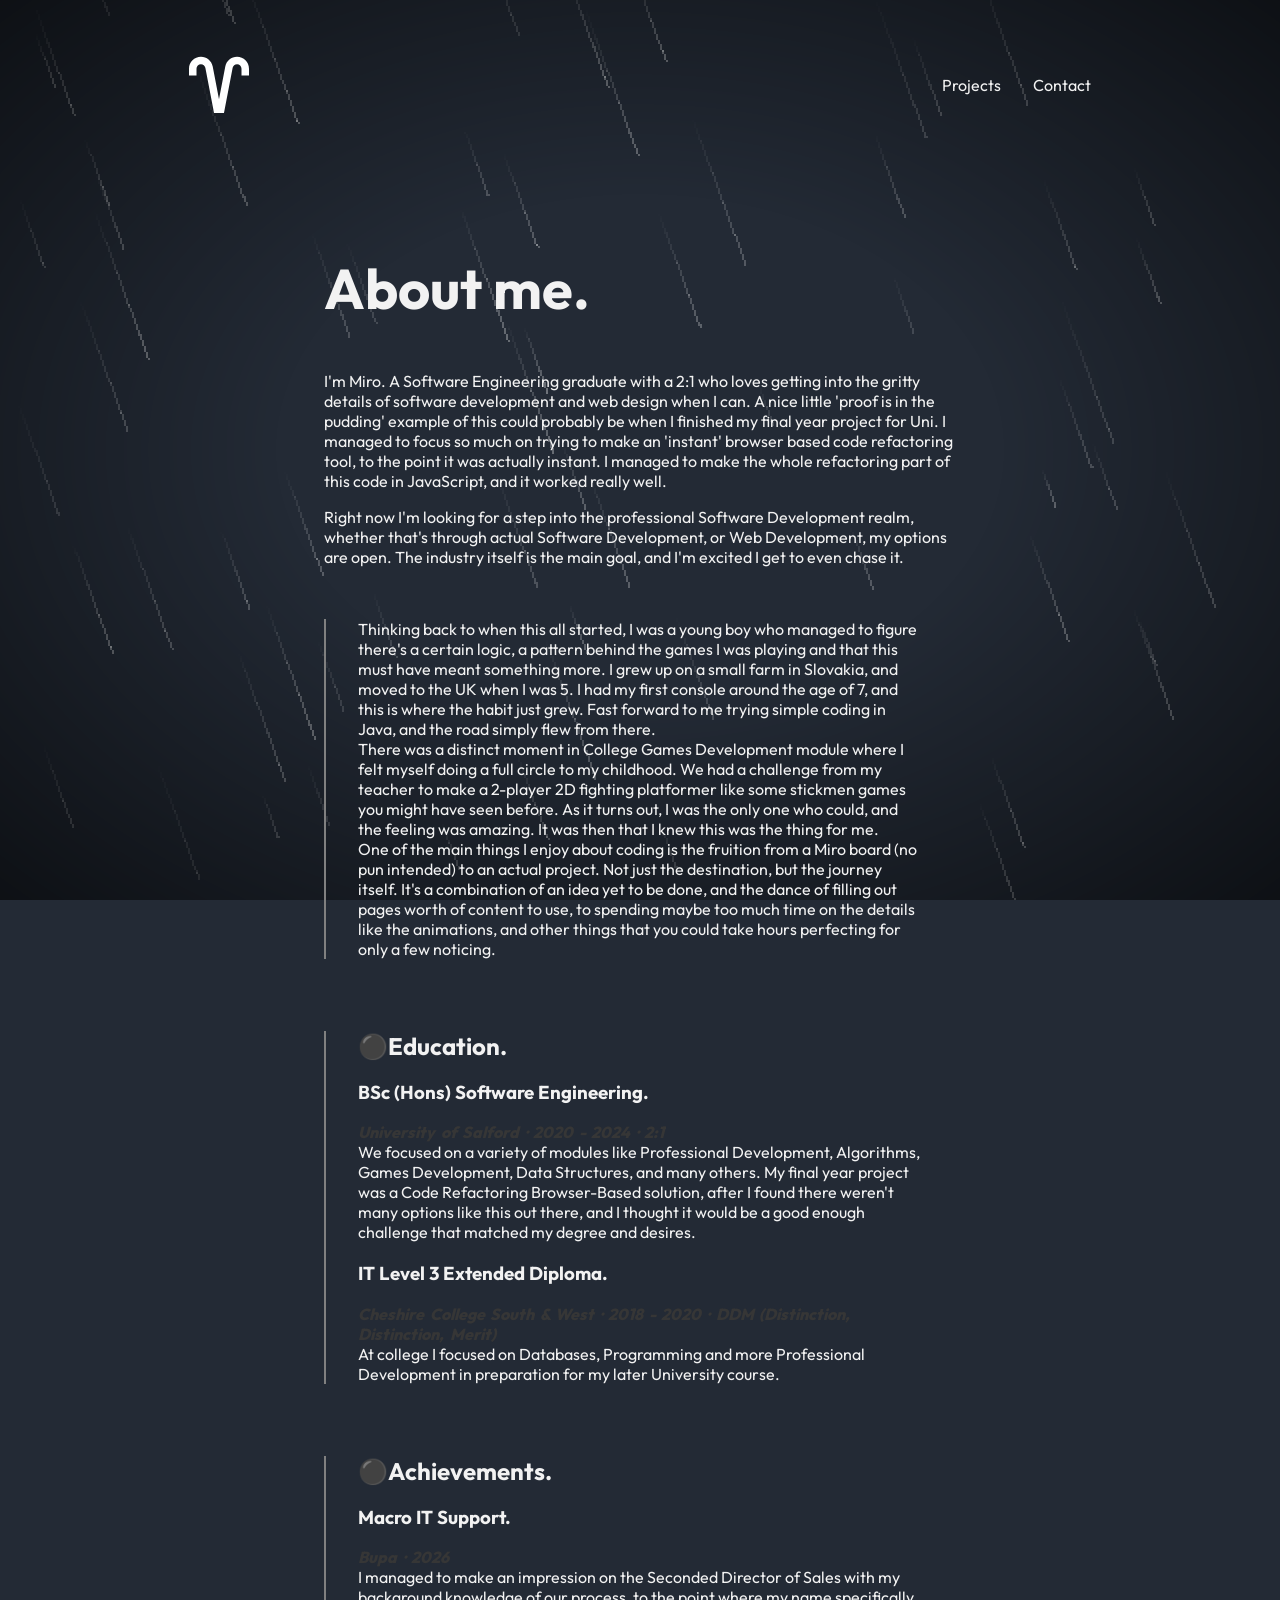
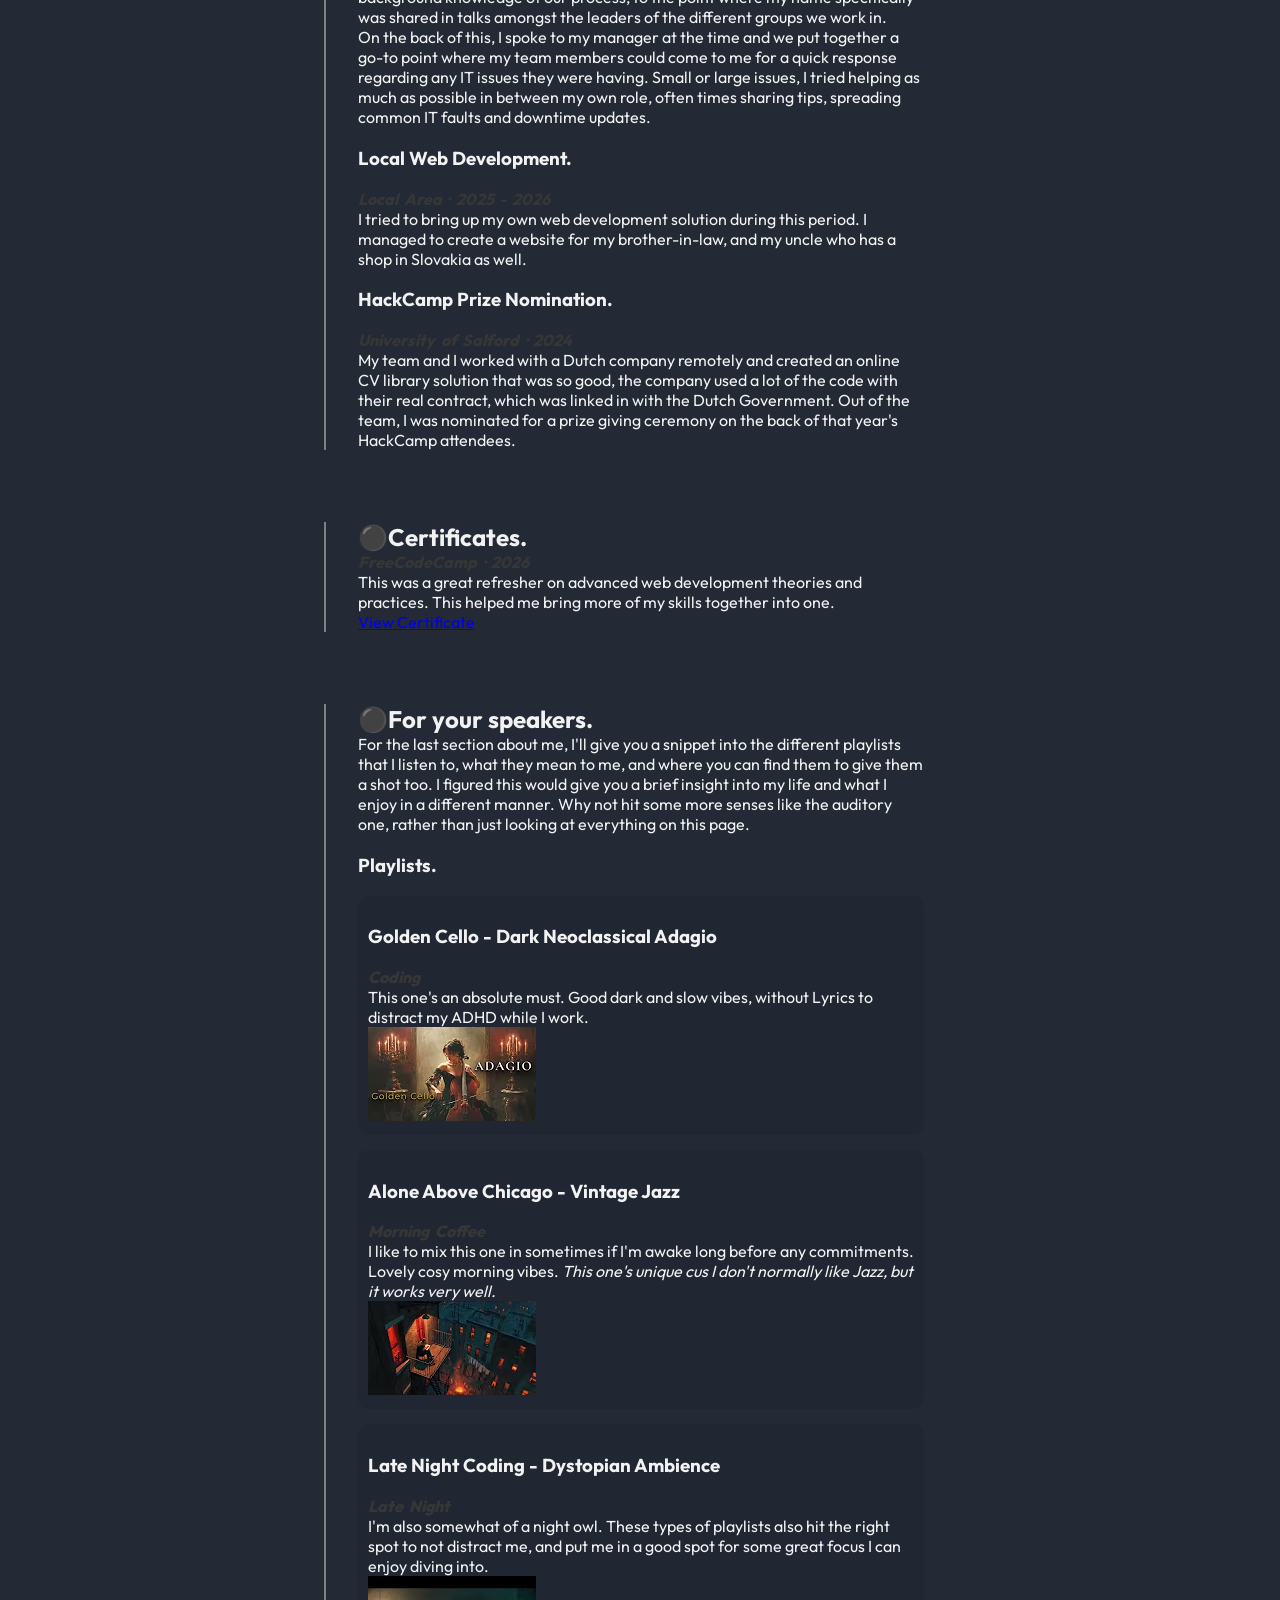
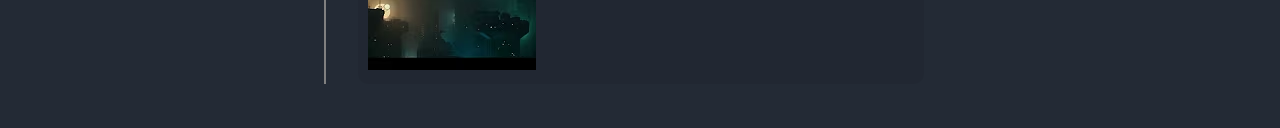
==== about.html @ e135613b "First upload for new Portfolio page revamped Portfolio page to better show my potential. Better visu" ====
<!DOCTYPE html>
<html lang="en">
<head>
    <meta charset="UTF-8">
    <meta name="viewport" content="width=device-width, initial-scale=1.0">
    <meta name="description" content="Portfolio of Miroslav Hajas III, Software Engineer">
    <title>Miro III | Portfolio</title>

    <link rel="preconnect" href="https://fonts.googleapis.com">
    <link rel="preconnect" href="https://fonts.gstatic.com" crossorigin>
    <link href="https://fonts.googleapis.com/css2?family=Outfit:wght@100..900&display=swap" rel="stylesheet">

    <link rel="stylesheet" href="style.css">
</head>

<body>
    <div class="cursor-circle"></div>
    
    <main>
        <header>
            <nav>
                <div class="logo">
                    <!-- icon will go here to be used as the homepage button -->
                     <a href="index.html">
                        <img id="logo" src="images/aries.svg" alt="Miro III, back to homepage">
                     </a>
                </div>
                <ul>
                    <li><a href="about.html">About</a></li>
                    <li><a href="projects.html">Projects</a></li>
                    <li><a href="contact.html">Contact</a></li>
                </ul>
            </nav>
        </header>

        <section>
            <h1 class="page-hero">About me.</h1>
            <p>I'm Miro. A Software Engineering graduate with a 2:1 who loves getting into the gritty details of software development and web design when I can.
                A nice little 'proof is in the pudding' example of this could probably be when I finished my final year project for Uni. I managed to focus
                so much on trying to make an 'instant' browser based code refactoring tool, to the point it was actually instant. I managed to make the 
                whole refactoring part of this code in JavaScript, and it worked really well.
            </p>
            <p>
                Right now I'm looking for a step into the professional Software Development realm, whether that's through actual Software Development, or 
                Web Development, my options are open. The industry itself is the main goal, and I'm excited I get to even chase it. 
            </p>
        </section>

        <section class="content-section">
            <!-- all to do with my personal story and who I am -->
            <p>Thinking back to when this all started, I was a young boy who managed to figure there's a certain logic, a pattern behind the games I was playing 
                and that this must have meant something more. I grew up on a small farm in Slovakia, and moved to the UK when I was 5. I had my first console around 
                the age of 7, and this is where the habit just grew. Fast forward to me trying simple coding in Java, and the road simply flew from there.
            </p>
            <p>There was a distinct moment in College Games Development module where I felt myself doing a full circle to my childhood. We had a 
                challenge from my teacher to make a 2-player 2D fighting platformer like some stickmen games you might have seen before. As it turns out, I was the 
                only one who could, and the feeling was amazing. It was then that I knew this was the thing for me.
            </p>
            <p>One of the main things I enjoy about coding is the fruition from a Miro board (no pun intended) to an actual project. Not just the destination, but the journey itself.
                It's a combination of an idea yet to be done, and the dance of filling out pages worth of content to use, to spending maybe too much time on the details 
                like the animations, and other things that you could take hours perfecting for only a few noticing.
            </p>
        </section>
        <section class="content-section">
            <!-- all to do with education -->
            <h2 class="circle-emoji">Education.</h2>
            <h3>BSc (Hons) Software Engineering.</h3>
            <p class="text-meta">University of Salford · 2020 - 2024 · 2:1</p>
            <p>We focused on a variety of modules like Professional Development, Algorithms, Games Development, Data Structures, and many others. My final year project was a 
                Code Refactoring Browser-Based solution, after I found there weren't many options like this out there, and I thought it would be a good enough challenge that 
                matched my degree and desires.
            </p>

            <h3>IT Level 3 Extended Diploma.</h3>
            <p class="text-meta">Cheshire College South & West · 2018 - 2020 · DDM (Distinction, Distinction, Merit)</p>
            <p>At college I focused on Databases, Programming and more Professional Development in preparation for my later University course.
            </p>

        </section>
        <section class="content-section">
            <!-- all to do with professional / other achievements -->
             <h2 class="circle-emoji">Achievements.</h2>
            <h3>Macro IT Support.</h3>
            <p class="text-meta">Bupa · 2026</p>
            <p>I managed to make an impression on the Seconded Director of Sales with my background knowledge of our process, to the point where my name specifically was 
                shared in talks amongst the leaders of the different groups we work in.
            </p>
            <p>On the back of this, I spoke to my manager at the time and we put together a go-to point where my team members could come to me for a quick response regarding 
                any IT issues they were having. Small or large issues, I tried helping as much as possible in between my own role, often times sharing tips, spreading common 
                IT faults and downtime updates.
            </p>

            <h3>Local Web Development.</h3>
            <p class="text-meta">Local Area · 2025 - 2026</p>
            <p>I tried to bring up my own web development solution during this period. I managed to create a website for my brother-in-law, and my uncle who has a shop in 
                Slovakia as well.
            </p>

            <h3>HackCamp Prize Nomination.</h3>
            <p class="text-meta">University of Salford · 2024</p>
            <p>My team and I worked with a Dutch company remotely and created an online CV library solution that was so good, the company used a lot of the code with their 
                real contract, which was linked in with the Dutch Government. Out of the team, I was nominated for a prize giving ceremony on the back of that year's HackCamp 
                attendees.
            </p>

        </section>
        <section class="content-section">
            <!-- all to do with certification -->
            <h2 class="circle-emoji">Certificates.</h2>
            <p class="text-meta">FreeCodeCamp · 2026</p>
            <p>This was a great refresher on advanced web development theories and practices. This helped me bring more of my skills together into one.
            </p>
            <a href="https://www.linkedin.com/feed/update/urn:li:activity:7468814790182801409/" target="_blank">View Certificate</a>
        </section>
        <section class="content-section">
            <!-- all to do with favourite music for personal and while coding -->
            <h2 class="circle-emoji">For your speakers.</h2>
            <p>For the last section about me, I'll give you a snippet into the different playlists that I listen to, what they mean to me, and 
                where you can find them to give them a shot too. I figured this would give you a brief insight into my life and what I enjoy 
                in a different manner. Why not hit some more senses like the auditory one, rather than just looking at everything on this page.
            </p>

            <h3>Playlists.</h3>
            <article class="playlist">
                <h3>Golden Cello - Dark Neoclassical Adagio</h3>
                <p class="text-meta">Coding</p>
                <p>This one's an absolute must. Good dark and slow vibes, without Lyrics to distract my ADHD while I work.
                </p>
                <a href="https://youtu.be/R7TXWowmmUs" target="_blank">
                    <img src="images/Godlen Cello thumbnail.avif" alt="Thumbnail for Golden Cello on YouTube">
                </a>
            </article>
            
            <article class="playlist">
                <h3>Alone Above Chicago - Vintage Jazz</h3>
                <p class="text-meta">Morning Coffee</p>
                <p>I like to mix this one in sometimes if I'm awake long before any commitments. Lovely cosy morning vibes. <em>This one's unique cus I don't normally like Jazz, but it works very well.</em>
                </p>
                <a href="https://youtu.be/2JXYMSdnQBI" target="_blank">
                    <img src="images/Alone Above Chicago thumbnail.avif" alt="Thumbnail for Morning Coffee Jazz on YouTube">
                </a>
            </article>
            
            <article class="playlist">
                <h3>Late Night Coding - Dystopian Ambience</h3>
                <p class="text-meta">Late Night</p>
                <p>I'm also somewhat of a night owl. These types of playlists also hit the right spot to not distract me, and put me in a good spot for some great focus I can enjoy diving into.
                </p>
                <a href="https://youtu.be/WdULSFdnQ6U" target="_blank">
                    <img src="images/Late Night Coding thumbnail.avif" alt="Thumbnail for Late Night Ambience on YouTube">
                </a>
            </article>
        </section>
    </main>

    <footer>
        <!-- footer / icon credits -->
    </footer>

    <!-- Your JavaScript -->
    <script src="js/main.js"></script>
</body>
</html>
---- style.css ----
body {
    font-family: "Outfit", sans-serif;
}

/* page vignette css */
body::after {
    content: "";
    position: fixed;
    inset: 0;
    z-index: -1;
    pointer-events: none;
    background: radial-gradient(
        ellipse at center,
        transparent 40%,
        rgba(0, 0, 0, 0.6) 100%
    );
}

main {
    display: grid;
    grid-template-columns: 1fr minmax(0, 2fr) 1fr;
    align-content: start;
    min-height: 100vh;
}

main > * {
    grid-column: 2;
}

header {
    margin: 5vh -15vh 0 -15vh;
}

nav {
    display: flex;
    justify-content: space-between;
    align-items: center;
    margin-bottom: 10vh;
}

nav ul {
    display: flex;
    gap: 2rem;
    list-style: none;
    margin: 0;
    padding: 0;
}

nav ul a {
    position: relative;
    color: inherit;
    text-decoration: none;
    padding-bottom: 4px;
}

.content-section {
    padding: 0 2rem 0 2rem;
    margin: 4vh 0 4vh 0;
    border-left: 2px solid gray;
}

.content-section p, .content-section h2 {
    margin: 0;
}

.circle-emoji::before {
    content: "\26AB ";
}

.text-meta {
    font-style: italic;
    font-weight: 800;
    color: rgb(54, 54, 54);
    word-spacing: 0.2vw;
}

#logo {
    width: 60px;
    height: 60px;
    filter: invert(1); /* turn the logo white instead of it's original black */
}

#hero-name {
    text-transform: uppercase;
    letter-spacing: 8px;
    font-size: 3em;
}

#hero-name span {
    background-color: rgb(172, 172, 172);
    color: white;
    padding: 1px;
}

.page-hero {
    font-size: 3.5em;
}

.playlist {
    background-color:rgba(0, 0, 0, 0.05);
    border-radius: 10px;
    padding: 10px;
    margin-top: 15px;
}

/* hovering circle cursor code */
.cursor-circle {
    position: fixed;
    left: 0;
    top: 0;
    width: 40px;
    height: 40px;
    border: 1.5px solid rgba(255, 255, 255, 0.6);
    border-radius: 50%;
    pointer-events: none;
    z-index: 9999;
    opacity: 0;
    transition: opacity 0.3s;
}

.cursor-circle.visible {
    opacity: 1;
}


/* falling stars css */
#stars {
    position: fixed;
    inset: 0;
    width: 100%;
    height: 100%;
    z-index: -1;
    pointer-events: none;
}

body {
    background-color: #232a35;
    color: #f2f2f2;
}

/* end of falling stars css */

#projects-grid {
    display: grid;
    grid-template-columns: repeat(2, 1fr);
    gap: 1.5rem;
}

.project-tile a {
    position: relative;
    display: block;
    aspect-ratio: 16 / 10;
    overflow: hidden;
    border-radius: 12px;
    border: 1px solid rgba(255, 255, 255, 0.1);
    color: #fff;
    text-decoration: none;
}

.project-tile img {
    width: 100%;
    height: 100%;
    object-fit: cover;
    display: block;
    transition: transform 0.6s ease;
}

.project-overlay {
    position: absolute;
    inset: 0;
    display: flex;
    flex-direction: column;
    justify-content: flex-end;
    padding: 1.5rem;
    background: linear-gradient(to top, rgba(11, 14, 20, 0.92) 0%, rgba(11, 14, 20, 0.4) 60%, transparent 100%);
    opacity: 0;
    transition: opacity 0.4s ease;
}

.project-overlay > * {
    transform: translateY(12px);
    transition: transform 0.4s ease;
}

.project-overlay h3 {
    margin: 0 0 0.25rem;
    font-size: 1.4rem;
}

.project-overlay p {
    margin: 0 0 0.75rem;
    opacity: 0.8;
}

.tags {
    display: flex;
    flex-wrap: wrap;
    gap: 0.5rem;
    list-style: none;
    padding: 0;
    margin: 0;
    font-size: 0.8rem;
}

.tags li {
    padding: 0.2rem 0.7rem;
    border: 1px solid rgba(255, 255, 255, 0.3);
    border-radius: 999px;
}

/* reveal on hover or keyboard focus */
.project-tile a:hover .project-overlay,
.project-tile a:focus-visible .project-overlay {
    opacity: 1;
}

.project-tile a:hover .project-overlay > *,
.project-tile a:focus-visible .project-overlay > * {
    transform: translateY(0);
}

.project-tile a:hover img,
.project-tile a:focus-visible img {
    transform: scale(1.05);
}

/* touch devices can't hover, so always show the details */
@media (hover: none) {
    .project-overlay {
        opacity: 1;
    }

    .project-overlay > * {
        transform: none;
    }
}

@media (max-width: 768px) {
    #projects-grid {
        grid-template-columns: 1fr;
    }
}
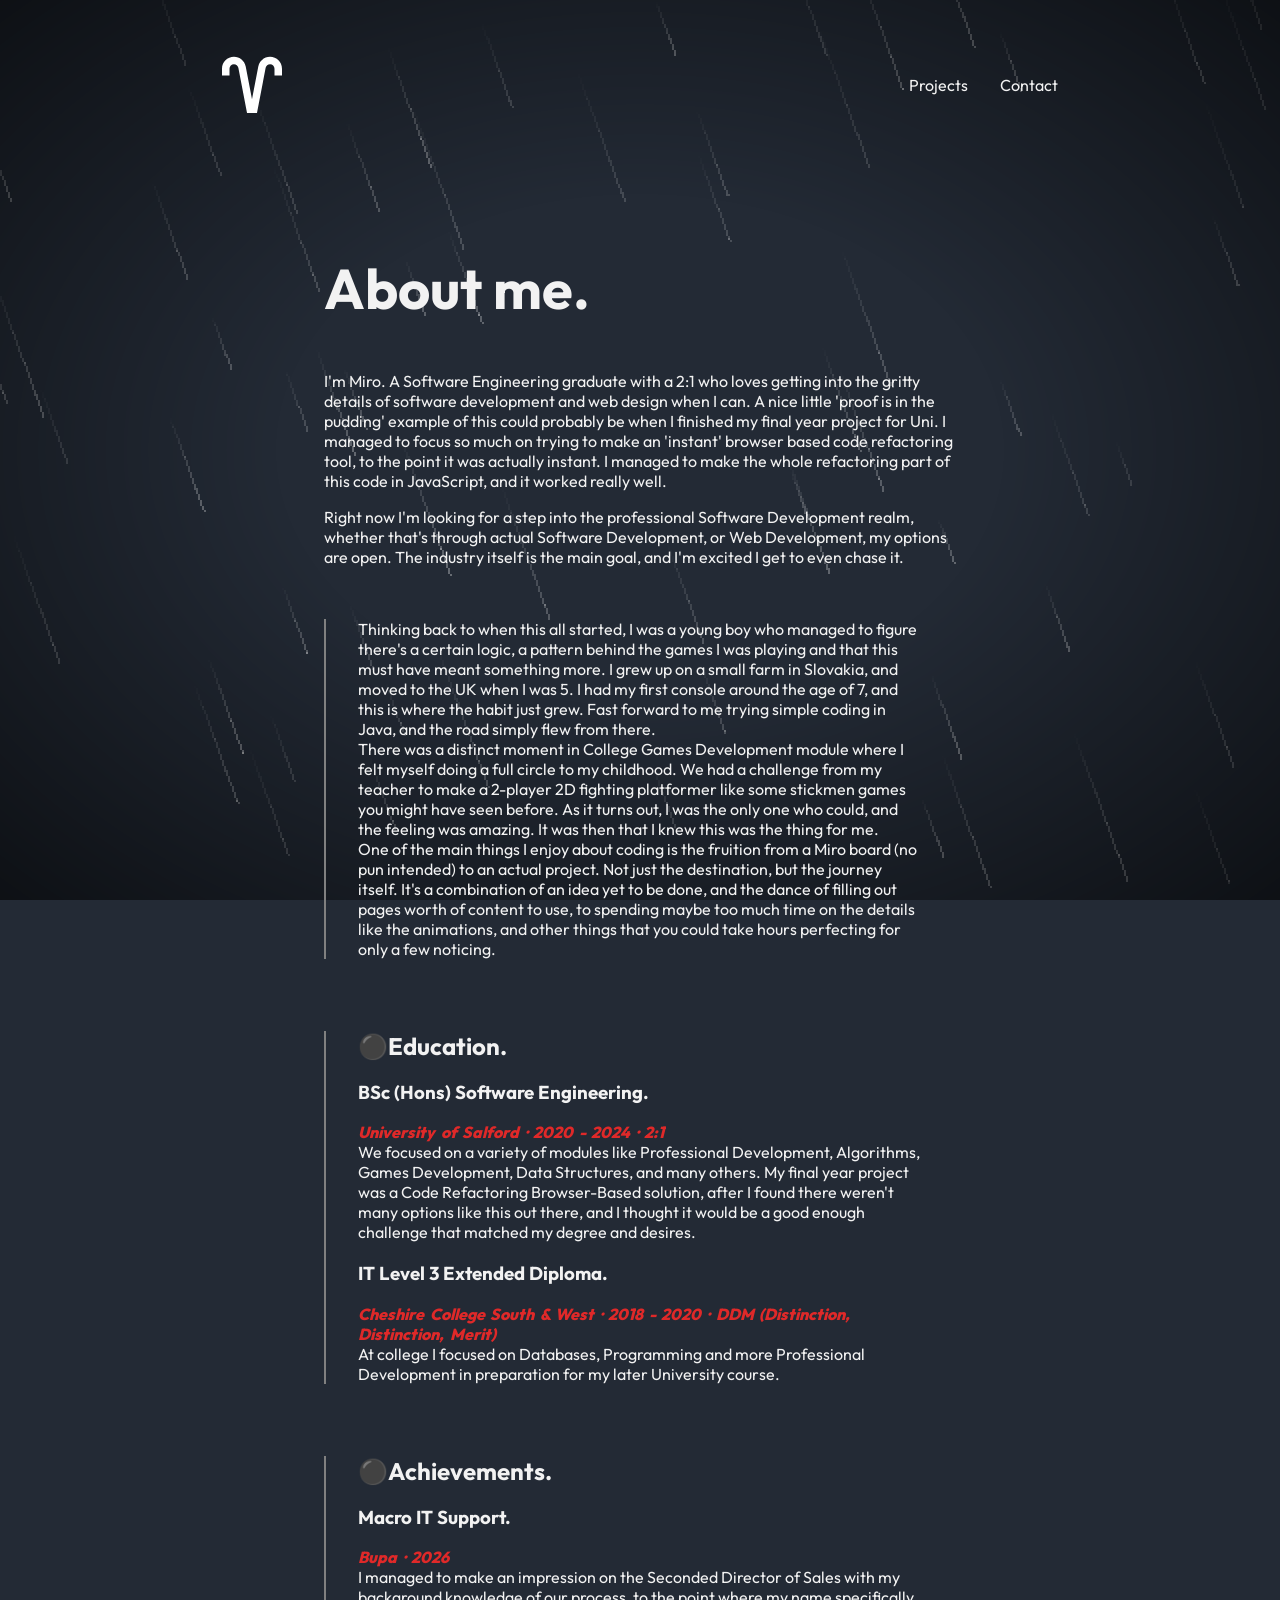
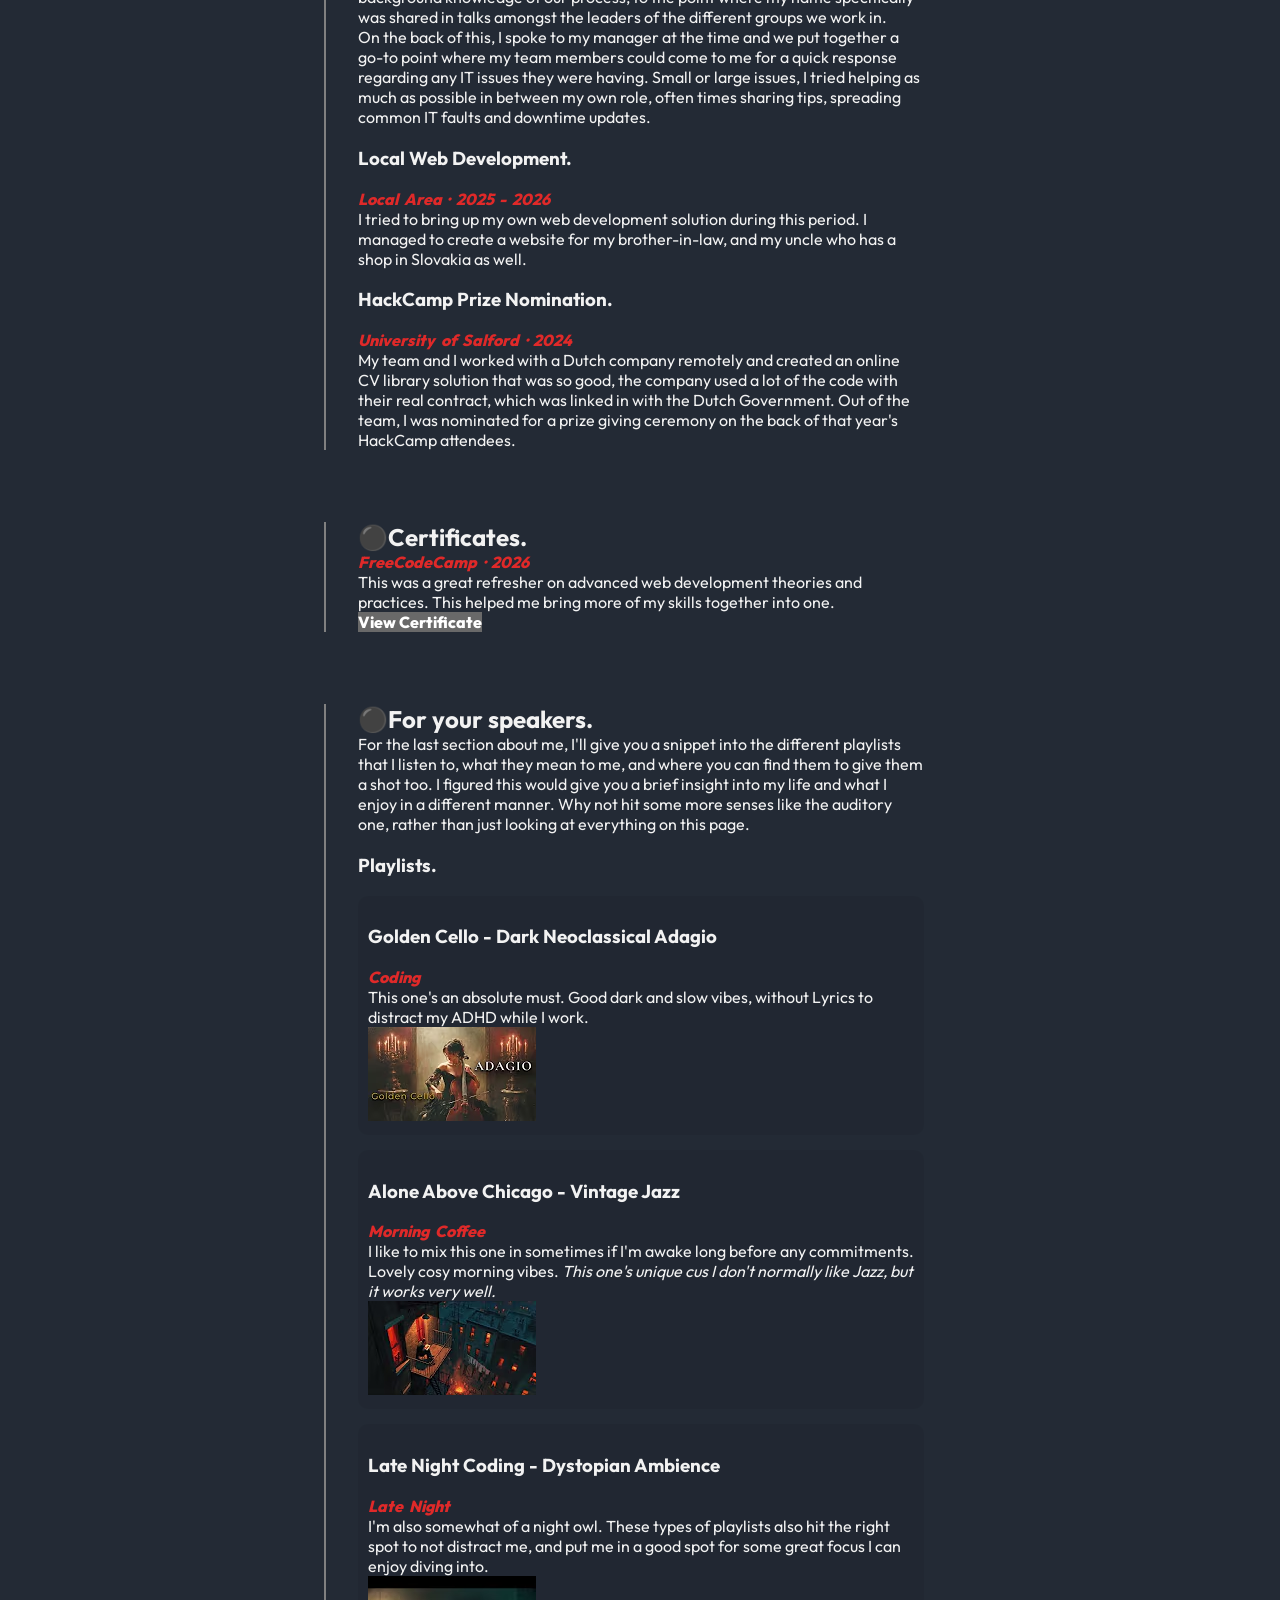
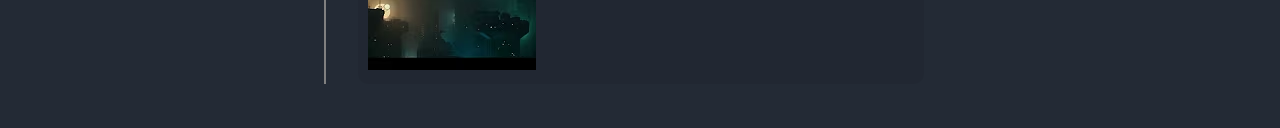
==== commit 22c5827f: "fixed contact page, contrast on about page, and logic" ====
--- a/about.html
+++ b/about.html
@@ -105,12 +105,11 @@
 
         </section>
         <section class="content-section">
-            <!-- all to do with certification -->
             <h2 class="circle-emoji">Certificates.</h2>
             <p class="text-meta">FreeCodeCamp · 2026</p>
             <p>This was a great refresher on advanced web development theories and practices. This helped me bring more of my skills together into one.
             </p>
-            <a href="https://www.linkedin.com/feed/update/urn:li:activity:7468814790182801409/" target="_blank">View Certificate</a>
+            <a id="cert-link" href="https://www.linkedin.com/feed/update/urn:li:activity:7468814790182801409/" target="_blank">View Certificate</a>
         </section>
         <section class="content-section">
             <!-- all to do with favourite music for personal and while coding -->
@@ -127,7 +126,7 @@
                 <p>This one's an absolute must. Good dark and slow vibes, without Lyrics to distract my ADHD while I work.
                 </p>
                 <a href="https://youtu.be/R7TXWowmmUs" target="_blank">
-                    <img src="images/Godlen Cello thumbnail.avif" alt="Thumbnail for Golden Cello on YouTube">
+                    <img class="thumbnail" src="images/Godlen Cello thumbnail.avif" alt="Thumbnail for Golden Cello on YouTube">
                 </a>
             </article>
             
@@ -137,7 +136,7 @@
                 <p>I like to mix this one in sometimes if I'm awake long before any commitments. Lovely cosy morning vibes. <em>This one's unique cus I don't normally like Jazz, but it works very well.</em>
                 </p>
                 <a href="https://youtu.be/2JXYMSdnQBI" target="_blank">
-                    <img src="images/Alone Above Chicago thumbnail.avif" alt="Thumbnail for Morning Coffee Jazz on YouTube">
+                    <img class="thumbnail" src="images/Alone Above Chicago thumbnail.avif" alt="Thumbnail for Morning Coffee Jazz on YouTube">
                 </a>
             </article>
             
@@ -147,7 +146,7 @@
                 <p>I'm also somewhat of a night owl. These types of playlists also hit the right spot to not distract me, and put me in a good spot for some great focus I can enjoy diving into.
                 </p>
                 <a href="https://youtu.be/WdULSFdnQ6U" target="_blank">
-                    <img src="images/Late Night Coding thumbnail.avif" alt="Thumbnail for Late Night Ambience on YouTube">
+                    <img class="thumbnail" src="images/Late Night Coding thumbnail.avif" alt="Thumbnail for Late Night Ambience on YouTube">
                 </a>
             </article>
         </section>
--- a/style.css
+++ b/style.css
@@ -21,6 +21,7 @@
     grid-template-columns: 1fr minmax(0, 2fr) 1fr;
     align-content: start;
     min-height: 100vh;
+    min-height: 100dvh; /* accounts for mobile browser bars */
 }
 
 main > * {
@@ -28,9 +29,8 @@
 }
 
 header {
-    margin: 5vh -15vh 0 -15vh;
-}
-
+    margin: 5vh -8vw 0 -8vw; /* vw instead of vh, so it follows screen width */
+}
 nav {
     display: flex;
     justify-content: space-between;
@@ -70,8 +70,23 @@
 .text-meta {
     font-style: italic;
     font-weight: 800;
-    color: rgb(54, 54, 54);
+    color: rgb(223, 41, 41);
     word-spacing: 0.2vw;
+}
+
+#cert-link {
+    text-decoration: none;
+    background-color: rgb(105, 105, 105);
+    color: white;
+    font-weight: 800;
+    transition: 0.4s;
+}
+
+#cert-link:hover {
+    text-decoration: none;
+    background-color: rgb(202, 202, 202);
+    color: rgb(0, 0, 0);
+    font-weight: 800;
 }
 
 #logo {
@@ -82,8 +97,8 @@
 
 #hero-name {
     text-transform: uppercase;
-    letter-spacing: 8px;
-    font-size: 3em;
+    letter-spacing: clamp(2px, 0.6vw, 8px);
+    font-size: clamp(1.8rem, 6vw, 3rem);
 }
 
 #hero-name span {
@@ -93,7 +108,7 @@
 }
 
 .page-hero {
-    font-size: 3.5em;
+    font-size: clamp(2.2rem, 8vw, 3.5rem);
 }
 
 .playlist {
@@ -101,6 +116,21 @@
     border-radius: 10px;
     padding: 10px;
     margin-top: 15px;
+}
+
+.playlist:hover {
+    background-color:rgba(165, 165, 165, 0.05);
+    border-radius: 10px;
+    padding: 10px;
+    margin-top: 15px;
+}
+
+.thumbnail {
+    transition: 0.3s;
+}
+
+.thumbnail:hover {
+    filter: drop-shadow(0 0 8px rgba(255, 255, 255, 0.8));
 }
 
 /* hovering circle cursor code */
@@ -224,19 +254,137 @@
     transform: scale(1.05);
 }
 
-/* touch devices can't hover, so always show the details */
+
+.contact-list {
+    list-style: none;
+    padding: 0;
+    margin: 0;
+    display: flex;
+    flex-direction: column;
+    gap: 1rem;
+    font-size: 1.3rem;
+}
+
+.contact-list a {
+    color: inherit;
+    text-decoration: none;
+    border-bottom: 1px solid rgba(255, 255, 255, 0.3);
+    padding-bottom: 2px;
+    transition: border-color 0.3s;
+}
+
+.contact-list a:hover {
+    border-color: #fff;
+}
+
+form {
+    display: flex;
+    flex-direction: column;
+    gap: 0.5rem;
+}
+
+label {
+    font-size: 0.85rem;
+    opacity: 0.6;
+    margin-top: 1rem;
+}
+
+input,
+textarea {
+    font: inherit;
+    color: inherit;
+    background: rgba(255, 255, 255, 0.04);
+    border: 1px solid rgba(255, 255, 255, 0.15);
+    border-radius: 8px;
+    padding: 0.75rem 1rem;
+    transition: border-color 0.3s;
+}
+
+input:focus,
+textarea:focus {
+    outline: none;
+    border-color: rgba(255, 255, 255, 0.6);
+}
+
+button {
+    align-self: flex-start;
+    margin-top: 1.5rem;
+    font: inherit;
+    color: inherit;
+    background: transparent;
+    border: 1px solid rgba(255, 255, 255, 0.5);
+    border-radius: 999px;
+    padding: 0.7rem 1.8rem;
+    cursor: pointer;
+    transition: background 0.3s, color 0.3s;
+}
+
+button:hover {
+    background: #fff;
+    color: #232a35;
+}
+
+
+/* tablets and phones css */
+@media (max-width: 900px) {
+    main {
+        grid-template-columns: minmax(0, 1fr);
+        padding: 0 1.25rem;
+    }
+
+    main > * {
+        grid-column: 1;
+    }
+
+    header {
+        margin: 3vh 0 0 0; /* no overhang, or the page scrolls sideways */
+    }
+
+    nav {
+        margin-bottom: 6vh;
+    }
+
+    nav ul {
+        gap: 1rem;
+    }
+
+    nav ul a {
+        display: inline-block;
+        padding: 0.6rem 0.25rem; /* bigger tap area */
+    }
+
+    #logo {
+        width: 48px;
+        height: 48px;
+    }
+
+    .content-section {
+        padding: 0 0 0 1rem;
+        margin: 3vh 0;
+    }
+
+    .contact-list {
+        font-size: 1.1rem;
+        overflow-wrap: anywhere; /* stops long emails overflowing */
+    }
+
+    input,
+    textarea {
+        font-size: 1rem; /* under 16px makes iPhones zoom in when you tap a field */
+    }
+}
+
+/* no cursor on touch screens, so hide the circle */
 @media (hover: none) {
-    .project-overlay {
-        opacity: 1;
-    }
-
-    .project-overlay > * {
-        transform: none;
-    }
-}
-
-@media (max-width: 768px) {
-    #projects-grid {
-        grid-template-columns: 1fr;
+    .cursor-circle {
+        display: none;
+    }
+}
+
+/* only apply the button fill on devices that can actually hover */
+@media (hover: hover) {
+    button:hover {
+        background: #fff;
+        color: #232a35;
     }
 }
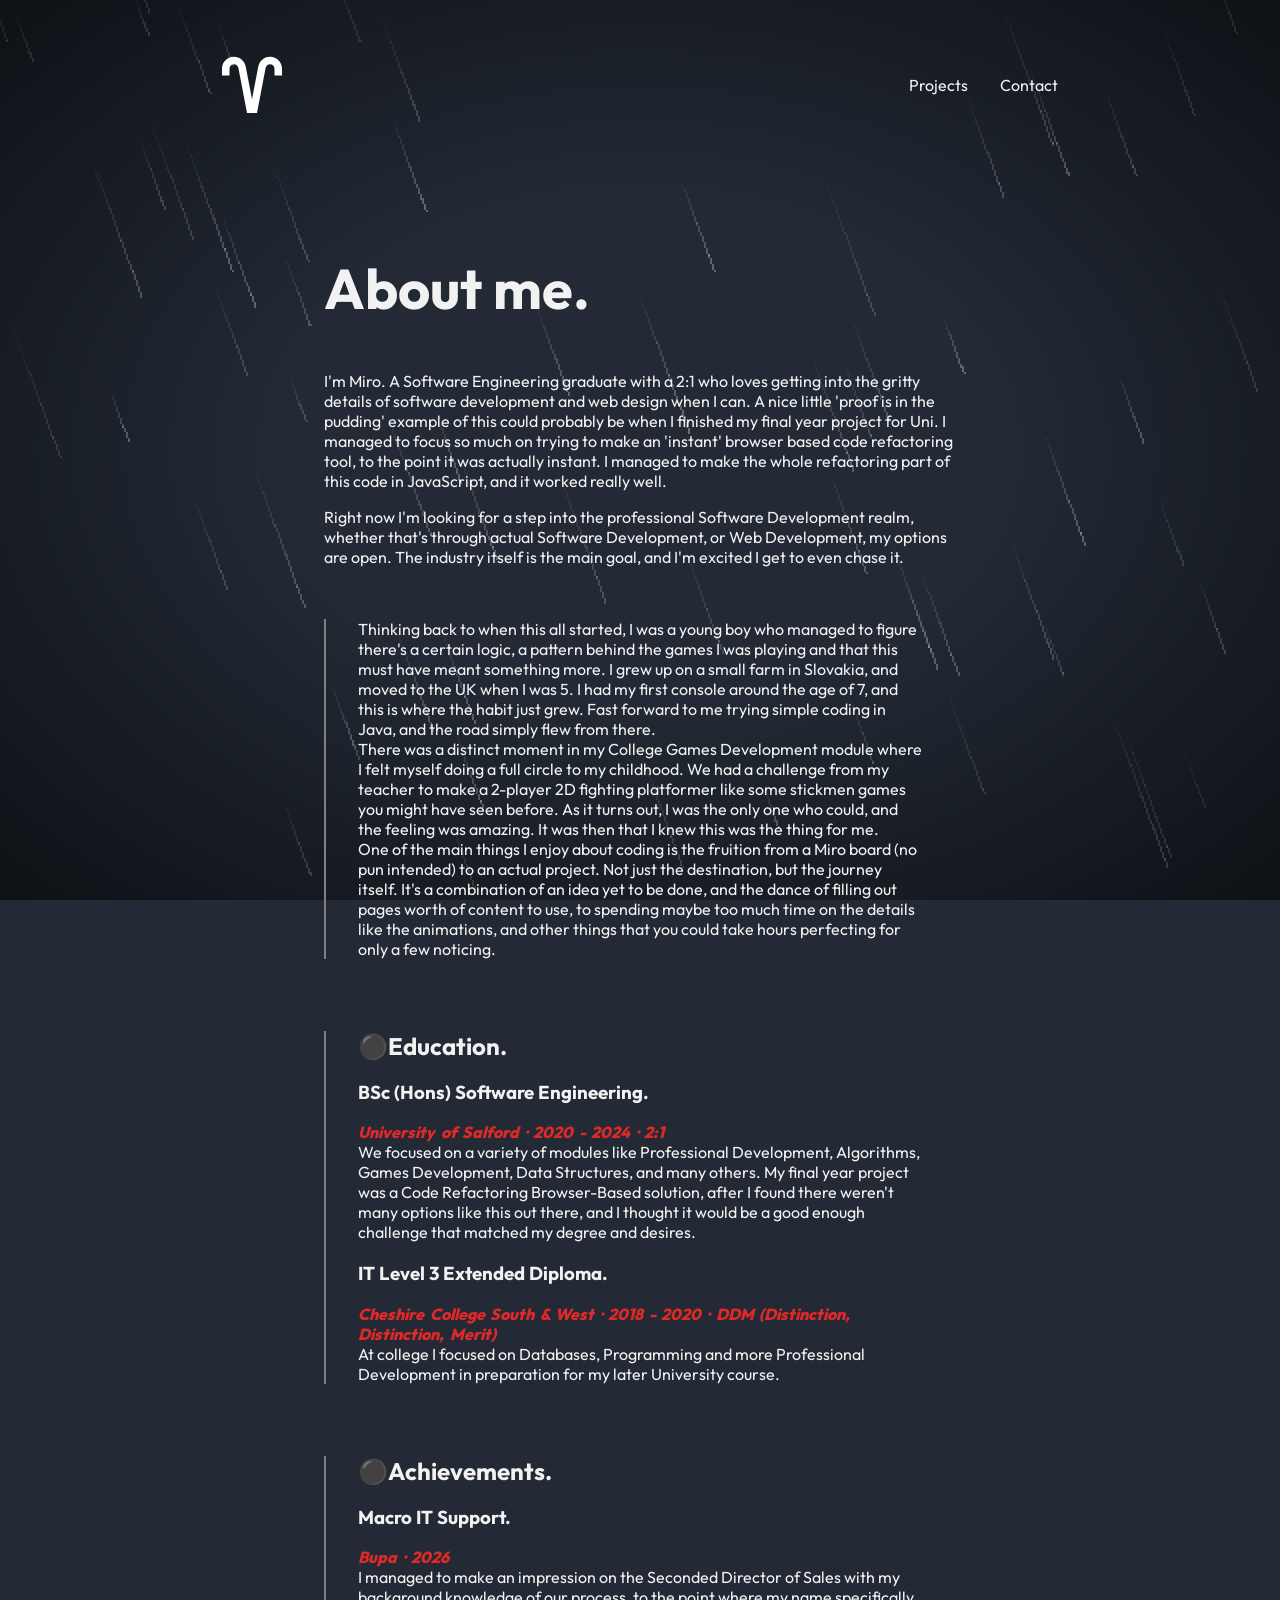
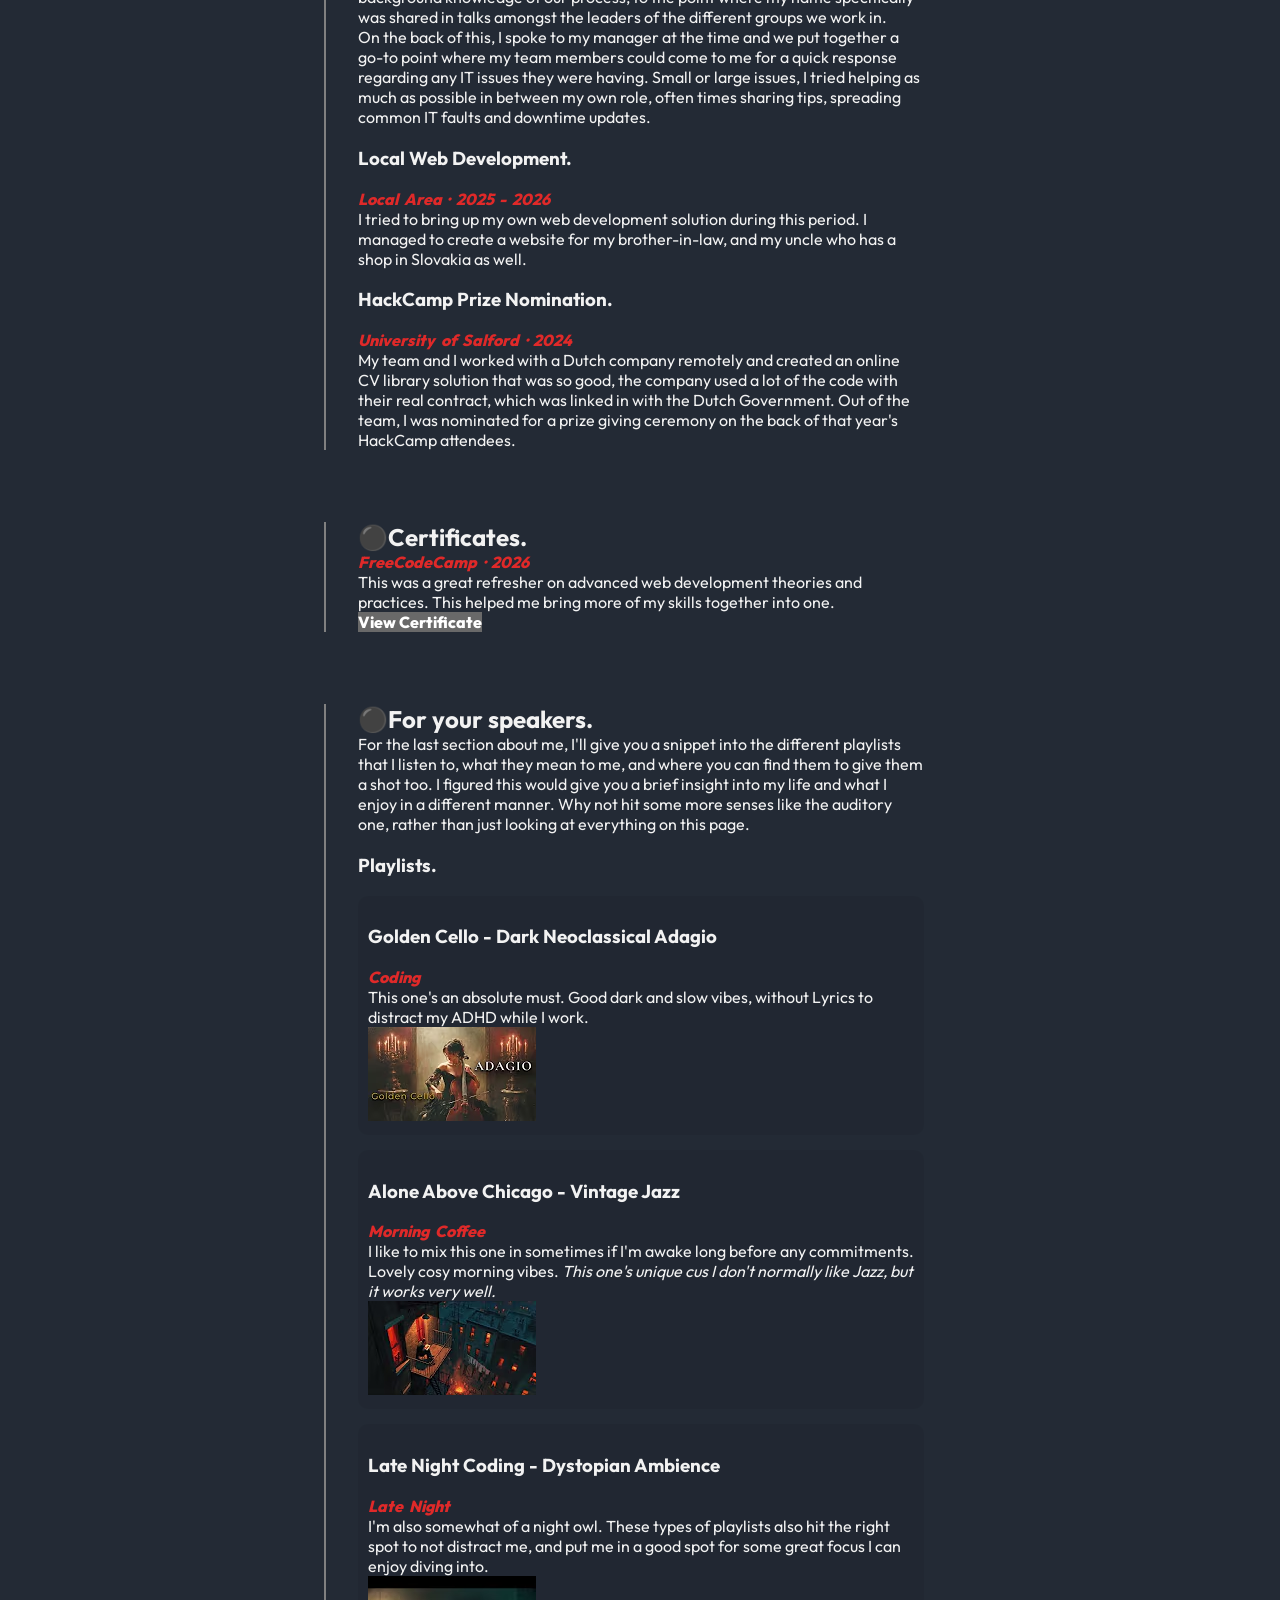
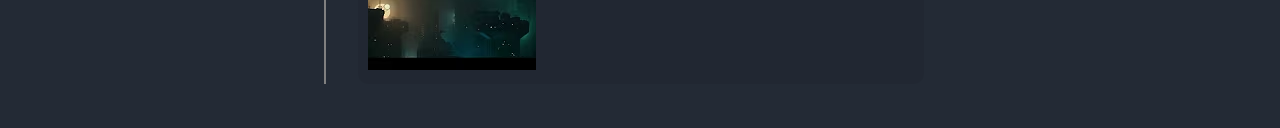
==== commit 9b0d2e91: "Fixed typos on index and about pages" ====
--- a/about.html
+++ b/about.html
@@ -52,7 +52,7 @@
                 and that this must have meant something more. I grew up on a small farm in Slovakia, and moved to the UK when I was 5. I had my first console around 
                 the age of 7, and this is where the habit just grew. Fast forward to me trying simple coding in Java, and the road simply flew from there.
             </p>
-            <p>There was a distinct moment in College Games Development module where I felt myself doing a full circle to my childhood. We had a 
+            <p>There was a distinct moment in my College Games Development module where I felt myself doing a full circle to my childhood. We had a 
                 challenge from my teacher to make a 2-player 2D fighting platformer like some stickmen games you might have seen before. As it turns out, I was the 
                 only one who could, and the feeling was amazing. It was then that I knew this was the thing for me.
             </p>
--- a/style.css
+++ b/style.css
@@ -1,8 +1,49 @@
+/* =========================================================
+   Miro III | Portfolio - style.css
+
+   1.  Variables & base
+   2.  Background effects (stars + vignette)
+   3.  Layout (main grid, header, nav)
+   4.  Content sections & text helpers
+   5.  Hero & shared buttons
+   6.  About page components
+   7.  Cursor circle
+   8.  Projects page
+   9.  Contact page & form
+   10. Responsive & touch
+   ========================================================= */
+
+
+/* ---------- 1. Variables & base ---------- */
+:root {
+    --bg: #232a35;
+    --text: #f2f2f2;
+    --line-faint: rgba(255, 255, 255, 0.1);
+    --line: rgba(255, 255, 255, 0.15);
+    --line-soft: rgba(255, 255, 255, 0.3);
+    --line-bold: rgba(255, 255, 255, 0.5);
+}
+
 body {
     font-family: "Outfit", sans-serif;
-}
-
-/* page vignette css */
+    background-color: var(--bg);
+    color: var(--text);
+}
+
+
+/* ---------- 2. Background effects ---------- */
+
+/* falling stars (canvas is created in main.js) */
+#stars {
+    position: fixed;
+    inset: 0;
+    width: 100%;
+    height: 100%;
+    z-index: -1;
+    pointer-events: none;
+}
+
+/* vignette */
 body::after {
     content: "";
     position: fixed;
@@ -16,6 +57,10 @@
     );
 }
 
+
+/* ---------- 3. Layout ---------- */
+
+/* 1:2:1 grid, content sits in the middle column */
 main {
     display: grid;
     grid-template-columns: 1fr minmax(0, 2fr) 1fr;
@@ -28,9 +73,11 @@
     grid-column: 2;
 }
 
+/* header overhangs the content column into the side walls */
 header {
-    margin: 5vh -8vw 0 -8vw; /* vw instead of vh, so it follows screen width */
-}
+    margin: 5vh -8vw 0 -8vw;
+}
+
 nav {
     display: flex;
     justify-content: space-between;
@@ -53,13 +100,41 @@
     padding-bottom: 4px;
 }
 
+/* underline that grows in on hover */
+nav ul a::after {
+    content: "";
+    position: absolute;
+    left: 0;
+    bottom: 0;
+    width: 100%;
+    height: 2px;
+    background-color: currentColor;
+    transform: scaleX(0);
+    transform-origin: left;
+    transition: transform 0.3s ease;
+}
+
+nav ul a:hover::after,
+nav ul a:focus-visible::after {
+    transform: scaleX(1);
+}
+
+#logo {
+    width: 60px;
+    height: 60px;
+    filter: invert(1); /* turns the black logo white */
+}
+
+
+/* ---------- 4. Content sections & text helpers ---------- */
 .content-section {
-    padding: 0 2rem 0 2rem;
-    margin: 4vh 0 4vh 0;
+    padding: 0 2rem;
+    margin: 4vh 0;
     border-left: 2px solid gray;
 }
 
-.content-section p, .content-section h2 {
+.content-section h2,
+.content-section p {
     margin: 0;
 }
 
@@ -83,18 +158,12 @@
 }
 
 #cert-link:hover {
-    text-decoration: none;
     background-color: rgb(202, 202, 202);
-    color: rgb(0, 0, 0);
-    font-weight: 800;
-}
-
-#logo {
-    width: 60px;
-    height: 60px;
-    filter: invert(1); /* turn the logo white instead of it's original black */
-}
-
+    color: black;
+}
+
+
+/* ---------- 5. Hero & shared buttons ---------- */
 #hero-name {
     text-transform: uppercase;
     letter-spacing: clamp(2px, 0.6vw, 8px);
@@ -107,22 +176,60 @@
     padding: 1px;
 }
 
+#welcome p {
+    word-spacing: 0.3rem;
+}
+
 .page-hero {
     font-size: clamp(2.2rem, 8vw, 3.5rem);
 }
 
+.hero-links {
+    display: flex;
+    gap: 1rem;
+    margin-top: 2rem;
+}
+
+/* pill button style shared by hero links and the form button */
+.hero-links a,
+button {
+    font: inherit;
+    color: inherit;
+    background: transparent;
+    border: 1px solid var(--line-bold);
+    border-radius: 999px;
+    padding: 0.6rem 1.5rem;
+    text-decoration: none;
+    transition: background 0.3s, color 0.3s;
+}
+
+button {
+    align-self: flex-start;
+    margin-top: 1.5rem;
+    padding: 0.7rem 1.8rem;
+    cursor: pointer;
+}
+
+/* hover fill only on devices that can really hover (stops it sticking on touch) */
+@media (hover: hover) {
+    .hero-links a:hover,
+    button:hover {
+        background: #fff;
+        color: var(--bg);
+    }
+}
+
+
+/* ---------- 6. About page components ---------- */
 .playlist {
-    background-color:rgba(0, 0, 0, 0.05);
+    background-color: rgba(0, 0, 0, 0.05);
     border-radius: 10px;
     padding: 10px;
     margin-top: 15px;
 }
 
 .playlist:hover {
-    background-color:rgba(165, 165, 165, 0.05);
-    border-radius: 10px;
-    padding: 10px;
-    margin-top: 15px;
+    background-color: rgba(165, 165, 165, 0.05);
 }
 
 .thumbnail {
@@ -133,11 +240,12 @@
     filter: drop-shadow(0 0 8px rgba(255, 255, 255, 0.8));
 }
 
-/* hovering circle cursor code */
+
+/* ---------- 7. Cursor circle ---------- */
 .cursor-circle {
     position: fixed;
+    top: 0;
     left: 0;
-    top: 0;
     width: 40px;
     height: 40px;
     border: 1.5px solid rgba(255, 255, 255, 0.6);
@@ -153,23 +261,7 @@
 }
 
 
-/* falling stars css */
-#stars {
-    position: fixed;
-    inset: 0;
-    width: 100%;
-    height: 100%;
-    z-index: -1;
-    pointer-events: none;
-}
-
-body {
-    background-color: #232a35;
-    color: #f2f2f2;
-}
-
-/* end of falling stars css */
-
+/* ---------- 8. Projects page ---------- */
 #projects-grid {
     display: grid;
     grid-template-columns: repeat(2, 1fr);
@@ -182,7 +274,7 @@
     aspect-ratio: 16 / 10;
     overflow: hidden;
     border-radius: 12px;
-    border: 1px solid rgba(255, 255, 255, 0.1);
+    border: 1px solid var(--line-faint);
     color: #fff;
     text-decoration: none;
 }
@@ -202,7 +294,12 @@
     flex-direction: column;
     justify-content: flex-end;
     padding: 1.5rem;
-    background: linear-gradient(to top, rgba(11, 14, 20, 0.92) 0%, rgba(11, 14, 20, 0.4) 60%, transparent 100%);
+    background: linear-gradient(
+        to top,
+        rgba(11, 14, 20, 0.92) 0%,
+        rgba(11, 14, 20, 0.4) 60%,
+        transparent 100%
+    );
     opacity: 0;
     transition: opacity 0.4s ease;
 }
@@ -234,7 +331,7 @@
 
 .tags li {
     padding: 0.2rem 0.7rem;
-    border: 1px solid rgba(255, 255, 255, 0.3);
+    border: 1px solid var(--line-soft);
     border-radius: 999px;
 }
 
@@ -255,6 +352,7 @@
 }
 
 
+/* ---------- 9. Contact page & form ---------- */
 .contact-list {
     list-style: none;
     padding: 0;
@@ -268,7 +366,7 @@
 .contact-list a {
     color: inherit;
     text-decoration: none;
-    border-bottom: 1px solid rgba(255, 255, 255, 0.3);
+    border-bottom: 1px solid var(--line-soft);
     padding-bottom: 2px;
     transition: border-color 0.3s;
 }
@@ -294,7 +392,7 @@
     font: inherit;
     color: inherit;
     background: rgba(255, 255, 255, 0.04);
-    border: 1px solid rgba(255, 255, 255, 0.15);
+    border: 1px solid var(--line);
     border-radius: 8px;
     padding: 0.75rem 1rem;
     transition: border-color 0.3s;
@@ -306,26 +404,17 @@
     border-color: rgba(255, 255, 255, 0.6);
 }
 
-button {
-    align-self: flex-start;
-    margin-top: 1.5rem;
-    font: inherit;
-    color: inherit;
-    background: transparent;
-    border: 1px solid rgba(255, 255, 255, 0.5);
-    border-radius: 999px;
-    padding: 0.7rem 1.8rem;
-    cursor: pointer;
-    transition: background 0.3s, color 0.3s;
-}
-
-button:hover {
-    background: #fff;
-    color: #232a35;
-}
-
-
-/* tablets and phones css */
+
+/* ---------- 10. Responsive & touch ---------- */
+
+/* small tablets and phones: projects go single column */
+@media (max-width: 768px) {
+    #projects-grid {
+        grid-template-columns: 1fr;
+    }
+}
+
+/* tablets and phones: single column layout */
 @media (max-width: 900px) {
     main {
         grid-template-columns: minmax(0, 1fr);
@@ -370,21 +459,21 @@
 
     input,
     textarea {
-        font-size: 1rem; /* under 16px makes iPhones zoom in when you tap a field */
-    }
-}
-
-/* no cursor on touch screens, so hide the circle */
+        font-size: 1rem; /* under 16px makes iPhones zoom in on tap */
+    }
+}
+
+/* touch screens: no cursor circle, and project details always visible */
 @media (hover: none) {
     .cursor-circle {
         display: none;
     }
-}
-
-/* only apply the button fill on devices that can actually hover */
-@media (hover: hover) {
-    button:hover {
-        background: #fff;
-        color: #232a35;
+
+    .project-overlay {
+        opacity: 1;
+    }
+
+    .project-overlay > * {
+        transform: none;
     }
 }
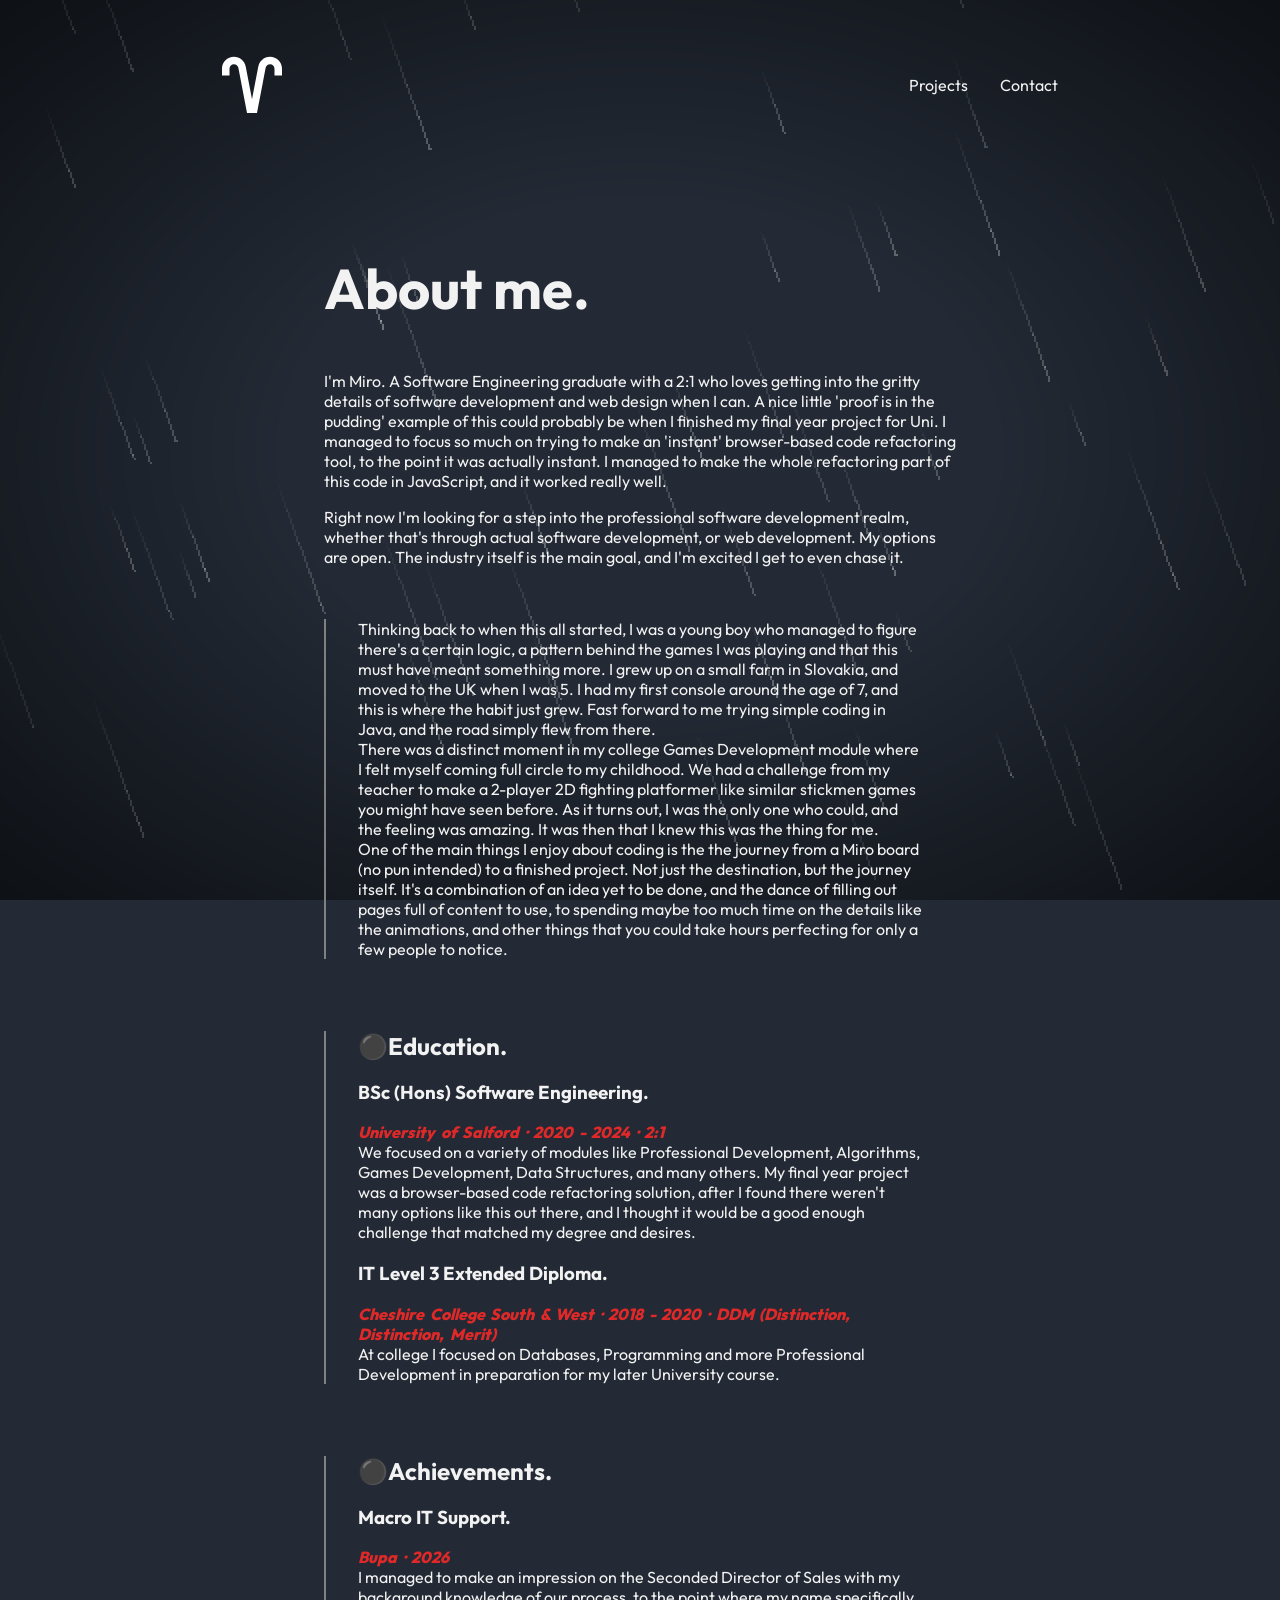
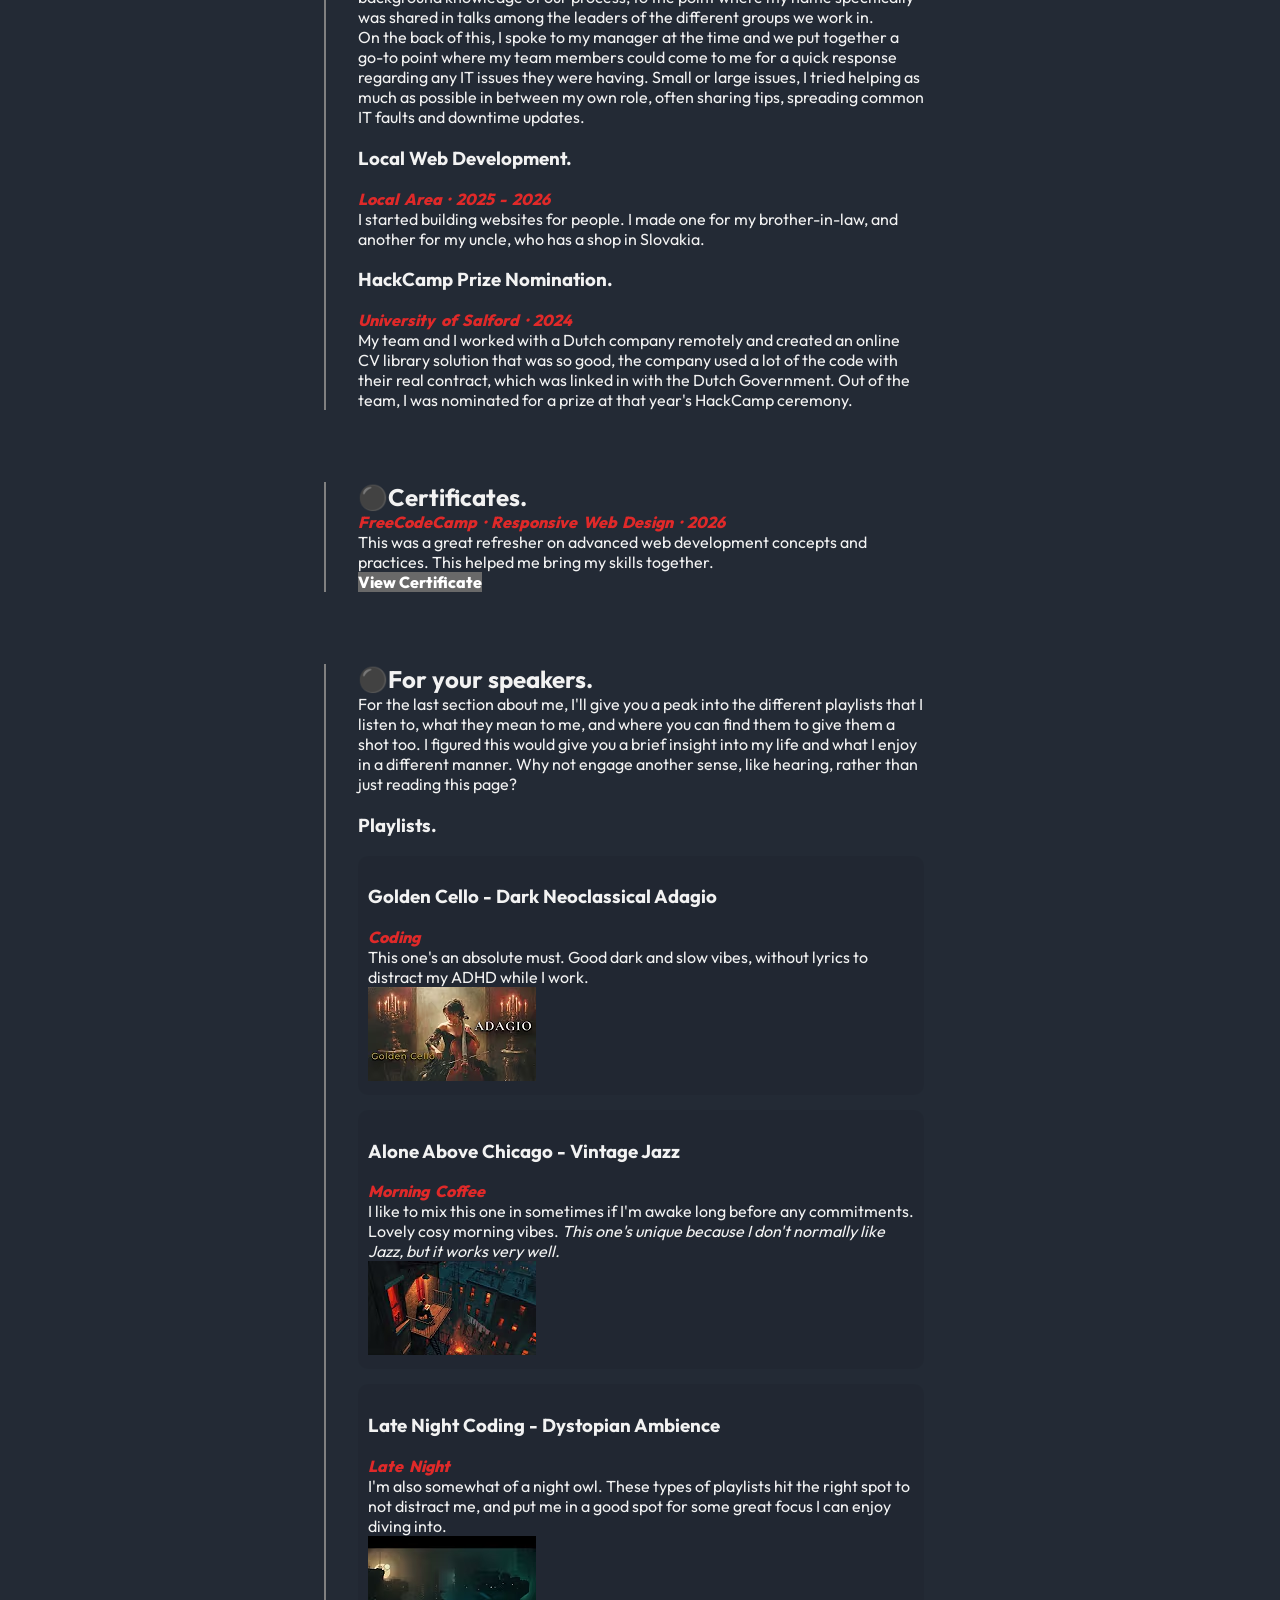
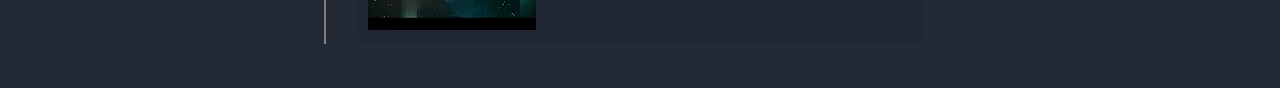
==== commit 66bb3cbc: "Detailed check for more typos - fixed" ====
--- a/about.html
+++ b/about.html
@@ -37,12 +37,12 @@
             <h1 class="page-hero">About me.</h1>
             <p>I'm Miro. A Software Engineering graduate with a 2:1 who loves getting into the gritty details of software development and web design when I can.
                 A nice little 'proof is in the pudding' example of this could probably be when I finished my final year project for Uni. I managed to focus
-                so much on trying to make an 'instant' browser based code refactoring tool, to the point it was actually instant. I managed to make the 
+                so much on trying to make an 'instant' browser-based code refactoring tool, to the point it was actually instant. I managed to make the 
                 whole refactoring part of this code in JavaScript, and it worked really well.
             </p>
             <p>
-                Right now I'm looking for a step into the professional Software Development realm, whether that's through actual Software Development, or 
-                Web Development, my options are open. The industry itself is the main goal, and I'm excited I get to even chase it. 
+                Right now I'm looking for a step into the professional software development realm, whether that's through actual software development, or 
+                web development. My options are open. The industry itself is the main goal, and I'm excited I get to even chase it. 
             </p>
         </section>
 
@@ -52,13 +52,13 @@
                 and that this must have meant something more. I grew up on a small farm in Slovakia, and moved to the UK when I was 5. I had my first console around 
                 the age of 7, and this is where the habit just grew. Fast forward to me trying simple coding in Java, and the road simply flew from there.
             </p>
-            <p>There was a distinct moment in my College Games Development module where I felt myself doing a full circle to my childhood. We had a 
-                challenge from my teacher to make a 2-player 2D fighting platformer like some stickmen games you might have seen before. As it turns out, I was the 
+            <p>There was a distinct moment in my college Games Development module where I felt myself coming full circle to my childhood. We had a 
+                challenge from my teacher to make a 2-player 2D fighting platformer like similar stickmen games you might have seen before. As it turns out, I was the 
                 only one who could, and the feeling was amazing. It was then that I knew this was the thing for me.
             </p>
-            <p>One of the main things I enjoy about coding is the fruition from a Miro board (no pun intended) to an actual project. Not just the destination, but the journey itself.
-                It's a combination of an idea yet to be done, and the dance of filling out pages worth of content to use, to spending maybe too much time on the details 
-                like the animations, and other things that you could take hours perfecting for only a few noticing.
+            <p>One of the main things I enjoy about coding is the the journey from a Miro board (no pun intended) to a finished project. Not just the destination, but the journey itself.
+                It's a combination of an idea yet to be done, and the dance of filling out pages full of content to use, to spending maybe too much time on the details 
+                like the animations, and other things that you could take hours perfecting for only a few people to notice.
             </p>
         </section>
         <section class="content-section">
@@ -67,7 +67,7 @@
             <h3>BSc (Hons) Software Engineering.</h3>
             <p class="text-meta">University of Salford · 2020 - 2024 · 2:1</p>
             <p>We focused on a variety of modules like Professional Development, Algorithms, Games Development, Data Structures, and many others. My final year project was a 
-                Code Refactoring Browser-Based solution, after I found there weren't many options like this out there, and I thought it would be a good enough challenge that 
+                browser-based code refactoring solution, after I found there weren't many options like this out there, and I thought it would be a good enough challenge that 
                 matched my degree and desires.
             </p>
 
@@ -83,57 +83,55 @@
             <h3>Macro IT Support.</h3>
             <p class="text-meta">Bupa · 2026</p>
             <p>I managed to make an impression on the Seconded Director of Sales with my background knowledge of our process, to the point where my name specifically was 
-                shared in talks amongst the leaders of the different groups we work in.
+                shared in talks among the leaders of the different groups we work in.
             </p>
             <p>On the back of this, I spoke to my manager at the time and we put together a go-to point where my team members could come to me for a quick response regarding 
-                any IT issues they were having. Small or large issues, I tried helping as much as possible in between my own role, often times sharing tips, spreading common 
+                any IT issues they were having. Small or large issues, I tried helping as much as possible in between my own role, often sharing tips, spreading common 
                 IT faults and downtime updates.
             </p>
 
             <h3>Local Web Development.</h3>
             <p class="text-meta">Local Area · 2025 - 2026</p>
-            <p>I tried to bring up my own web development solution during this period. I managed to create a website for my brother-in-law, and my uncle who has a shop in 
-                Slovakia as well.
+            <p>I started building websites for people. I made one for my brother-in-law, and another for my uncle, who has a shop in Slovakia.
             </p>
 
             <h3>HackCamp Prize Nomination.</h3>
             <p class="text-meta">University of Salford · 2024</p>
             <p>My team and I worked with a Dutch company remotely and created an online CV library solution that was so good, the company used a lot of the code with their 
-                real contract, which was linked in with the Dutch Government. Out of the team, I was nominated for a prize giving ceremony on the back of that year's HackCamp 
-                attendees.
+                real contract, which was linked in with the Dutch Government. Out of the team, I was nominated for a prize at that year's HackCamp ceremony.
             </p>
 
         </section>
         <section class="content-section">
             <h2 class="circle-emoji">Certificates.</h2>
-            <p class="text-meta">FreeCodeCamp · 2026</p>
-            <p>This was a great refresher on advanced web development theories and practices. This helped me bring more of my skills together into one.
+            <p class="text-meta">FreeCodeCamp · Responsive Web Design · 2026</p>
+            <p>This was a great refresher on advanced web development concepts and practices. This helped me bring my skills together.
             </p>
             <a id="cert-link" href="https://www.linkedin.com/feed/update/urn:li:activity:7468814790182801409/" target="_blank">View Certificate</a>
         </section>
         <section class="content-section">
             <!-- all to do with favourite music for personal and while coding -->
             <h2 class="circle-emoji">For your speakers.</h2>
-            <p>For the last section about me, I'll give you a snippet into the different playlists that I listen to, what they mean to me, and 
+            <p>For the last section about me, I'll give you a peak into the different playlists that I listen to, what they mean to me, and 
                 where you can find them to give them a shot too. I figured this would give you a brief insight into my life and what I enjoy 
-                in a different manner. Why not hit some more senses like the auditory one, rather than just looking at everything on this page.
+                in a different manner. Why not engage another sense, like hearing, rather than just reading this page?
             </p>
 
             <h3>Playlists.</h3>
             <article class="playlist">
                 <h3>Golden Cello - Dark Neoclassical Adagio</h3>
                 <p class="text-meta">Coding</p>
-                <p>This one's an absolute must. Good dark and slow vibes, without Lyrics to distract my ADHD while I work.
+                <p>This one's an absolute must. Good dark and slow vibes, without lyrics to distract my ADHD while I work.
                 </p>
                 <a href="https://youtu.be/R7TXWowmmUs" target="_blank">
-                    <img class="thumbnail" src="images/Godlen Cello thumbnail.avif" alt="Thumbnail for Golden Cello on YouTube">
+                    <img class="thumbnail" src="images/Golden Cello thumbnail.avif" alt="Thumbnail for Golden Cello on YouTube">
                 </a>
             </article>
             
             <article class="playlist">
                 <h3>Alone Above Chicago - Vintage Jazz</h3>
                 <p class="text-meta">Morning Coffee</p>
-                <p>I like to mix this one in sometimes if I'm awake long before any commitments. Lovely cosy morning vibes. <em>This one's unique cus I don't normally like Jazz, but it works very well.</em>
+                <p>I like to mix this one in sometimes if I'm awake long before any commitments. Lovely cosy morning vibes. <em>This one's unique because I don't normally like Jazz, but it works very well.</em>
                 </p>
                 <a href="https://youtu.be/2JXYMSdnQBI" target="_blank">
                     <img class="thumbnail" src="images/Alone Above Chicago thumbnail.avif" alt="Thumbnail for Morning Coffee Jazz on YouTube">
@@ -143,7 +141,7 @@
             <article class="playlist">
                 <h3>Late Night Coding - Dystopian Ambience</h3>
                 <p class="text-meta">Late Night</p>
-                <p>I'm also somewhat of a night owl. These types of playlists also hit the right spot to not distract me, and put me in a good spot for some great focus I can enjoy diving into.
+                <p>I'm also somewhat of a night owl. These types of playlists hit the right spot to not distract me, and put me in a good spot for some great focus I can enjoy diving into.
                 </p>
                 <a href="https://youtu.be/WdULSFdnQ6U" target="_blank">
                     <img class="thumbnail" src="images/Late Night Coding thumbnail.avif" alt="Thumbnail for Late Night Ambience on YouTube">
